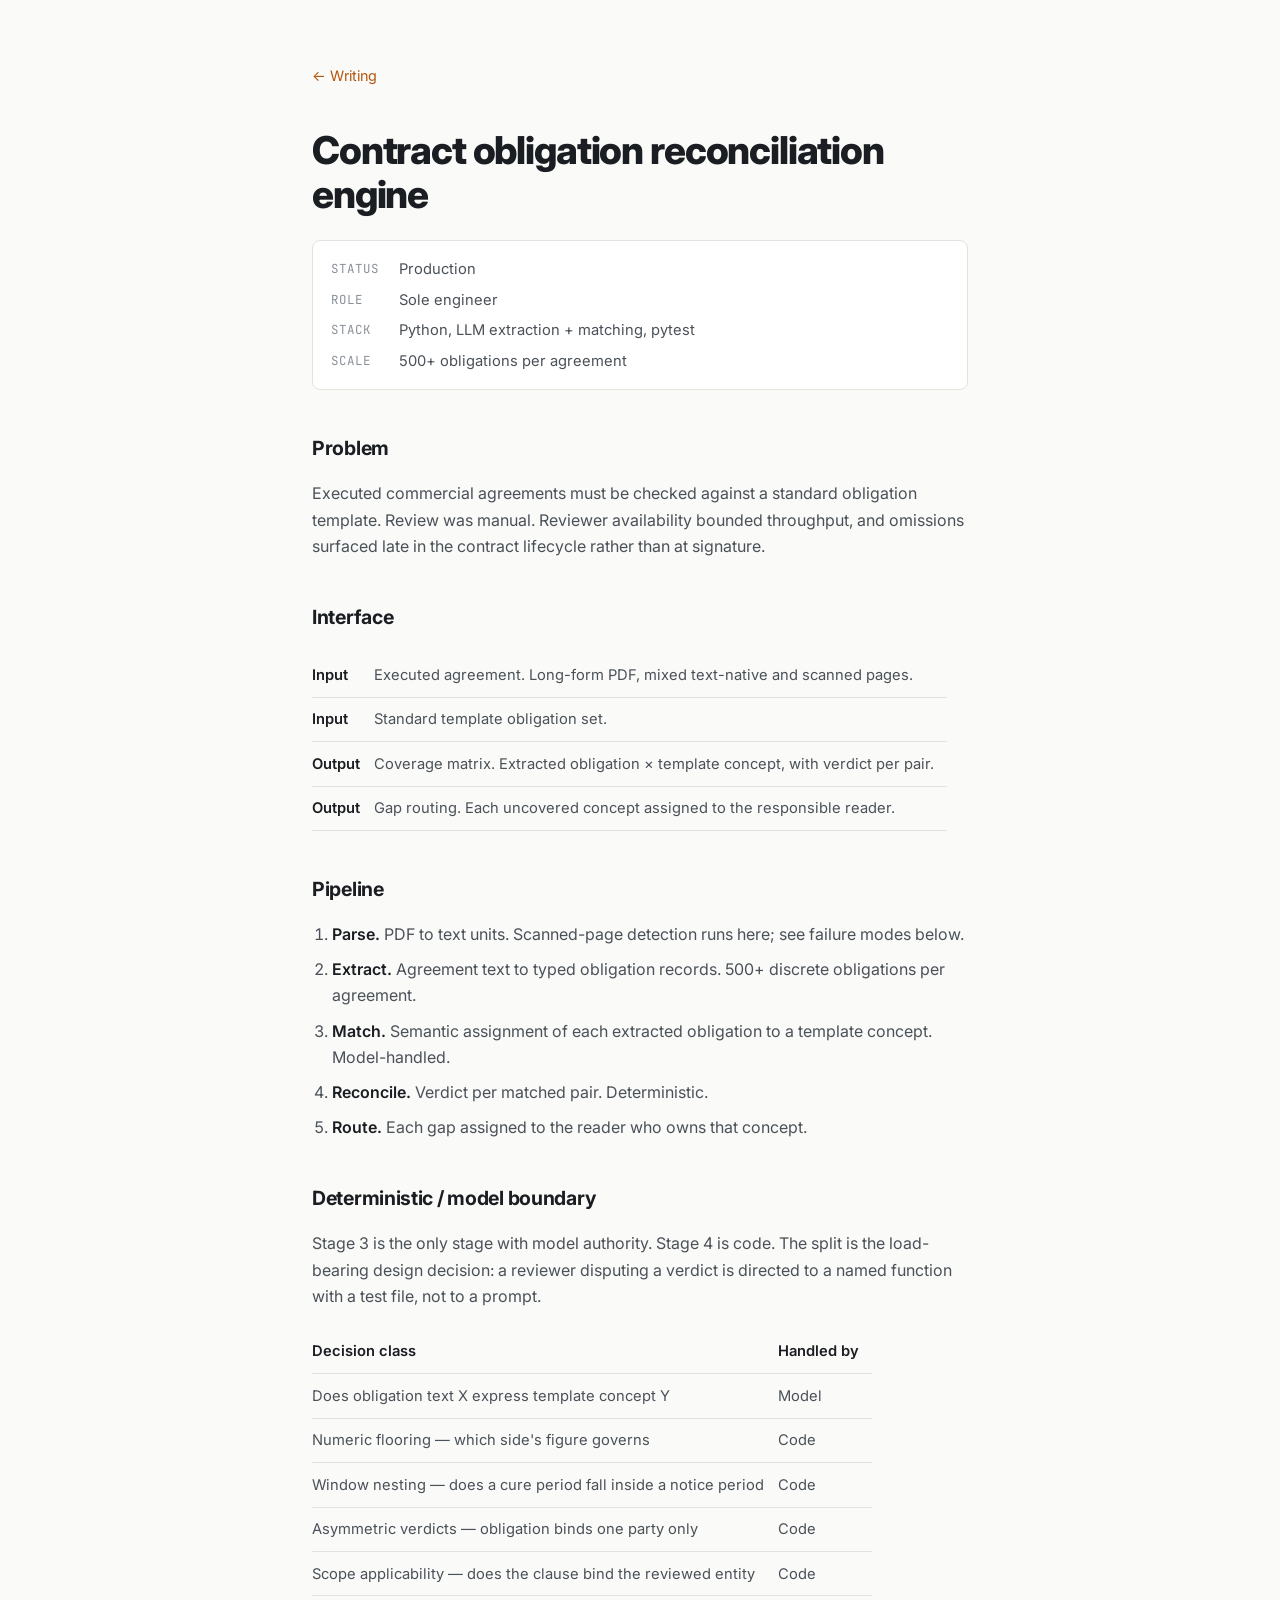
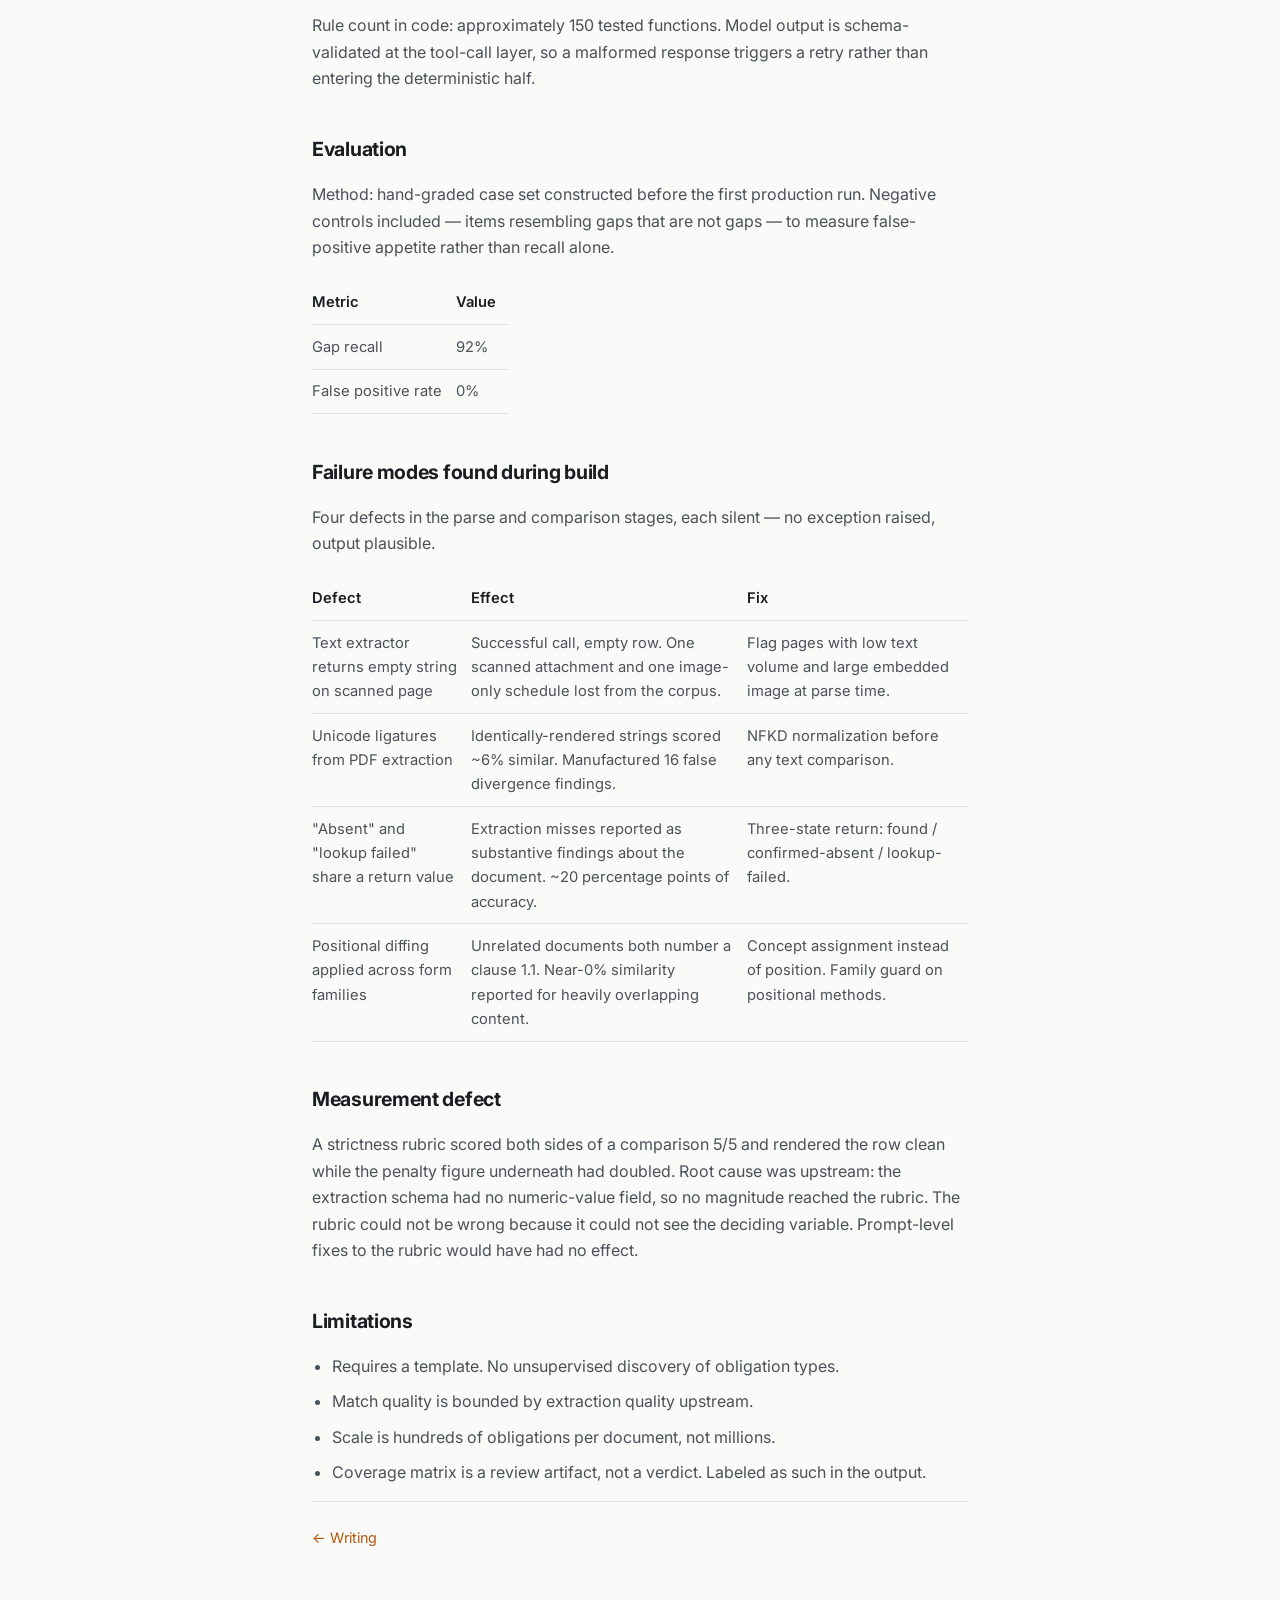
==== writing/contract-reconciliation-engine.html @ d8f2817b "Replace advice articles with system writeups in spec register Previous three articles were generic t" ====
<!DOCTYPE html>
<html lang="en">
<head>
    <meta charset="UTF-8">
    <meta name="viewport" content="width=device-width, initial-scale=1.0">
    <title>Contract obligation reconciliation engine — Jack Wright</title>
    <meta name="description" content="System writeup: extracts 500+ obligations from long-form agreements, reconciles against a standard template, 92% gap recall at 0% false positives.">
    <meta property="og:title" content="Contract obligation reconciliation engine">
    <meta property="og:description" content="System writeup: 500+ obligations extracted and reconciled against a template. 92% gap recall, 0% false positives.">
    <meta property="og:type" content="article">
    <meta name="twitter:card" content="summary">
    <link rel="icon" href="data:image/svg+xml,%3Csvg xmlns='http://www.w3.org/2000/svg' viewBox='0 0 100 100'%3E%3Crect width='100' height='100' rx='18' fill='%23b4560e'/%3E%3Ctext x='50' y='68' font-size='52' font-family='Georgia,serif' font-weight='bold' fill='white' text-anchor='middle'%3EJW%3C/text%3E%3C/svg%3E">
    <link rel="preconnect" href="https://fonts.googleapis.com">
    <link rel="preconnect" href="https://fonts.gstatic.com" crossorigin>
    <link href="https://fonts.googleapis.com/css2?family=Inter:wght@400;500;600;700;800&family=JetBrains+Mono:wght@400;500&display=swap" rel="stylesheet">
    <link rel="stylesheet" href="../styles.css">
</head>
<body>
    <article class="post">
        <p class="post-back"><a href="../index.html#writing">← Writing</a></p>
        <h1>Contract obligation reconciliation engine</h1>

        <dl class="spec">
            <dt>Status</dt><dd>Production</dd>
            <dt>Role</dt><dd>Sole engineer</dd>
            <dt>Stack</dt><dd>Python, LLM extraction + matching, pytest</dd>
            <dt>Scale</dt><dd>500+ obligations per agreement</dd>
        </dl>

        <h2>Problem</h2>
        <p>
            Executed commercial agreements must be checked against a standard obligation
            template. Review was manual. Reviewer availability bounded throughput, and
            omissions surfaced late in the contract lifecycle rather than at signature.
        </p>

        <h2>Interface</h2>
        <table>
            <tr><th>Input</th><td>Executed agreement. Long-form PDF, mixed text-native and scanned pages.</td></tr>
            <tr><th>Input</th><td>Standard template obligation set.</td></tr>
            <tr><th>Output</th><td>Coverage matrix. Extracted obligation × template concept, with verdict per pair.</td></tr>
            <tr><th>Output</th><td>Gap routing. Each uncovered concept assigned to the responsible reader.</td></tr>
        </table>

        <h2>Pipeline</h2>
        <ol>
            <li><strong>Parse.</strong> PDF to text units. Scanned-page detection runs here; see failure modes below.</li>
            <li><strong>Extract.</strong> Agreement text to typed obligation records. 500+ discrete obligations per agreement.</li>
            <li><strong>Match.</strong> Semantic assignment of each extracted obligation to a template concept. Model-handled.</li>
            <li><strong>Reconcile.</strong> Verdict per matched pair. Deterministic.</li>
            <li><strong>Route.</strong> Each gap assigned to the reader who owns that concept.</li>
        </ol>

        <h2>Deterministic / model boundary</h2>
        <p>
            Stage 3 is the only stage with model authority. Stage 4 is code. The split is
            the load-bearing design decision: a reviewer disputing a verdict is directed
            to a named function with a test file, not to a prompt.
        </p>

        <table>
            <tr><th>Decision class</th><th>Handled by</th></tr>
            <tr><td>Does obligation text X express template concept Y</td><td>Model</td></tr>
            <tr><td>Numeric flooring — which side's figure governs</td><td>Code</td></tr>
            <tr><td>Window nesting — does a cure period fall inside a notice period</td><td>Code</td></tr>
            <tr><td>Asymmetric verdicts — obligation binds one party only</td><td>Code</td></tr>
            <tr><td>Scope applicability — does the clause bind the reviewed entity</td><td>Code</td></tr>
        </table>

        <p>
            Rule count in code: approximately 150 tested functions. Model output is
            schema-validated at the tool-call layer, so a malformed response triggers a
            retry rather than entering the deterministic half.
        </p>

        <h2>Evaluation</h2>
        <p>
            Method: hand-graded case set constructed before the first production run.
            Negative controls included — items resembling gaps that are not gaps —
            to measure false-positive appetite rather than recall alone.
        </p>

        <table>
            <tr><th>Metric</th><th>Value</th></tr>
            <tr><td>Gap recall</td><td>92%</td></tr>
            <tr><td>False positive rate</td><td>0%</td></tr>
        </table>

        <h2>Failure modes found during build</h2>
        <p>Four defects in the parse and comparison stages, each silent — no exception raised, output plausible.</p>
        <table>
            <tr><th>Defect</th><th>Effect</th><th>Fix</th></tr>
            <tr>
                <td>Text extractor returns empty string on scanned page</td>
                <td>Successful call, empty row. One scanned attachment and one image-only schedule lost from the corpus.</td>
                <td>Flag pages with low text volume and large embedded image at parse time.</td>
            </tr>
            <tr>
                <td>Unicode ligatures from PDF extraction</td>
                <td>Identically-rendered strings scored ~6% similar. Manufactured 16 false divergence findings.</td>
                <td>NFKD normalization before any text comparison.</td>
            </tr>
            <tr>
                <td>"Absent" and "lookup failed" share a return value</td>
                <td>Extraction misses reported as substantive findings about the document. ~20 percentage points of accuracy.</td>
                <td>Three-state return: found / confirmed-absent / lookup-failed.</td>
            </tr>
            <tr>
                <td>Positional diffing applied across form families</td>
                <td>Unrelated documents both number a clause 1.1. Near-0% similarity reported for heavily overlapping content.</td>
                <td>Concept assignment instead of position. Family guard on positional methods.</td>
            </tr>
        </table>

        <h2>Measurement defect</h2>
        <p>
            A strictness rubric scored both sides of a comparison 5/5 and rendered the row
            clean while the penalty figure underneath had doubled. Root cause was upstream:
            the extraction schema had no numeric-value field, so no magnitude reached the
            rubric. The rubric could not be wrong because it could not see the deciding
            variable. Prompt-level fixes to the rubric would have had no effect.
        </p>

        <h2>Limitations</h2>
        <ul>
            <li>Requires a template. No unsupervised discovery of obligation types.</li>
            <li>Match quality is bounded by extraction quality upstream.</li>
            <li>Scale is hundreds of obligations per document, not millions.</li>
            <li>Coverage matrix is a review artifact, not a verdict. Labeled as such in the output.</li>
        </ul>

        <p class="post-back post-back-end"><a href="../index.html#writing">← Writing</a></p>
    </article>
</body>
</html>
---- styles.css ----
/* Jack Wright — portfolio styles */

:root {
    --bg: #fafaf8;
    --bg-raised: #ffffff;
    --ink: #1a1d21;
    --ink-soft: #4a5158;
    --ink-faint: #8a919a;
    --line: #e4e2dc;
    --accent: #b4560e;
    --accent-soft: #fdf0e4;
    --mono: "JetBrains Mono", ui-monospace, SFMono-Regular, Menlo, monospace;
    --sans: "Inter", -apple-system, BlinkMacSystemFont, "Segoe UI", sans-serif;
}

@media (prefers-color-scheme: dark) {
    :root {
        --bg: #131518;
        --bg-raised: #1b1e23;
        --ink: #e8e6e1;
        --ink-soft: #b0ada6;
        --ink-faint: #7a776f;
        --line: #2a2d33;
        --accent: #e8823a;
        --accent-soft: #2a2118;
    }
}

* { margin: 0; padding: 0; box-sizing: border-box; }

html { scroll-behavior: smooth; }

body {
    font-family: var(--sans);
    background: var(--bg);
    color: var(--ink);
    line-height: 1.65;
    -webkit-font-smoothing: antialiased;
}

a { color: var(--accent); text-decoration: none; }
a:hover { text-decoration: underline; }

/* ---------- header / hero ---------- */

.site-header {
    border-bottom: 1px solid var(--line);
    padding: 0 1.5rem;
}

.nav {
    max-width: 68rem;
    margin: 0 auto;
    display: flex;
    align-items: center;
    justify-content: space-between;
    padding: 1.25rem 0;
    gap: 1rem;
    flex-wrap: wrap;
}

.nav-name {
    font-weight: 700;
    letter-spacing: -0.01em;
}

.nav-links {
    display: flex;
    gap: 1.4rem;
    flex-wrap: wrap;
}

.nav-links a {
    color: var(--ink-soft);
    font-size: 0.95rem;
    font-weight: 500;
}

.nav-links a:hover { color: var(--accent); text-decoration: none; }

.hero {
    max-width: 68rem;
    margin: 0 auto;
    padding: 5.5rem 0 6rem;
}

.hero-kicker {
    font-family: var(--mono);
    font-size: 0.85rem;
    letter-spacing: 0.12em;
    text-transform: uppercase;
    color: var(--accent);
    margin-bottom: 1.25rem;
}

.hero h1 {
    font-size: clamp(2.1rem, 5.5vw, 3.4rem);
    font-weight: 800;
    letter-spacing: -0.03em;
    line-height: 1.12;
    max-width: 20ch;
}

.hero-sub {
    margin-top: 1.5rem;
    font-size: 1.15rem;
    color: var(--ink-soft);
    max-width: 42rem;
}

.hero-actions {
    margin-top: 2.25rem;
    display: flex;
    gap: 0.9rem;
    flex-wrap: wrap;
}

.btn {
    display: inline-block;
    padding: 0.7rem 1.3rem;
    border: 1px solid var(--line);
    border-radius: 8px;
    font-weight: 600;
    font-size: 0.95rem;
    color: var(--ink);
    background: var(--bg-raised);
    transition: border-color 0.15s ease, transform 0.15s ease;
}

.btn:hover { text-decoration: none; border-color: var(--accent); transform: translateY(-1px); }

.btn-primary {
    background: var(--accent);
    border-color: var(--accent);
    color: #fff;
}

.btn-primary:hover { border-color: var(--accent); }

/* ---------- sections ---------- */

.section {
    max-width: 68rem;
    margin: 0 auto;
    padding: 4.5rem 1.5rem 1rem;
}

.section h2 {
    font-size: 1.65rem;
    font-weight: 800;
    letter-spacing: -0.02em;
    margin-bottom: 1.75rem;
    display: flex;
    align-items: baseline;
    gap: 0.75rem;
}

.section-num {
    font-family: var(--mono);
    font-size: 0.85rem;
    font-weight: 500;
    color: var(--accent);
}

.section-note {
    color: var(--ink-faint);
    font-size: 0.92rem;
    margin: -1rem 0 1.75rem;
}

/* ---------- cards ---------- */

.card-grid {
    display: grid;
    grid-template-columns: repeat(auto-fit, minmax(19rem, 1fr));
    gap: 1.25rem;
}

.card {
    background: var(--bg-raised);
    border: 1px solid var(--line);
    border-radius: 12px;
    padding: 1.6rem 1.6rem 1.4rem;
    display: flex;
    flex-direction: column;
    gap: 0.85rem;
    transition: border-color 0.15s ease;
}

.card:hover { border-color: var(--accent); }

.card h3 { font-size: 1.12rem; font-weight: 700; letter-spacing: -0.01em; }

.card p { color: var(--ink-soft); font-size: 0.97rem; }

.card ul:not(.tags) {
    list-style: disc outside;
    margin-left: 1.05rem;
    color: var(--ink-soft);
    font-size: 0.95rem;
    display: flex;
    flex-direction: column;
    gap: 0.5rem;
}

.card-featured {
    grid-column: 1 / -1;
    background: linear-gradient(135deg, var(--accent-soft), var(--bg-raised) 55%);
}

.card-links { margin-top: auto; display: flex; gap: 1.25rem; flex-wrap: wrap; }
.card-links a { font-weight: 600; font-size: 0.95rem; }

.tags {
    list-style: none;
    display: flex;
    flex-wrap: wrap;
    gap: 0.45rem;
    margin-top: auto;
}

.tags li {
    font-family: var(--mono);
    font-size: 0.74rem;
    color: var(--ink-soft);
    border: 1px solid var(--line);
    border-radius: 999px;
    padding: 0.22rem 0.65rem;
    white-space: nowrap;
}

/* ---------- earlier work ---------- */

.earlier {
    margin-top: 1.5rem;
    border: 1px dashed var(--line);
    border-radius: 12px;
    padding: 1rem 1.4rem;
}

.earlier summary {
    cursor: pointer;
    font-weight: 600;
    color: var(--ink-soft);
}

.earlier ul { margin: 1rem 0 0.4rem 1.2rem; color: var(--ink-soft); font-size: 0.95rem; }
.earlier li + li { margin-top: 0.6rem; }

/* ---------- publications ---------- */

.pubs {
    list-style: none;
    max-width: 50rem;
    display: flex;
    flex-direction: column;
    gap: 0.9rem;
}

.pubs li {
    color: var(--ink-soft);
    font-size: 0.97rem;
    padding-left: 1.1rem;
    border-left: 3px solid var(--line);
}

.pubs strong { color: var(--ink); font-weight: 600; }

.pub-note {
    display: block;
    margin-top: 0.35rem;
    font-size: 0.9rem;
    color: var(--ink-faint);
}
.pubs a { font-weight: 600; white-space: nowrap; }

/* ---------- writing list ---------- */

.writing-list {
    list-style: none;
    max-width: 50rem;
    display: flex;
    flex-direction: column;
    gap: 1.1rem;
}

.writing-list li {
    padding-left: 1.1rem;
    border-left: 3px solid var(--line);
}

.writing-list a { font-weight: 700; font-size: 1.03rem; }
.writing-list p { color: var(--ink-soft); font-size: 0.93rem; margin-top: 0.2rem; }

/* ---------- article pages ---------- */

.post {
    max-width: 44rem;
    margin: 0 auto;
    padding: 3rem 1.5rem 4rem;
}

.post-back { font-size: 0.9rem; margin-bottom: 2.5rem; }
.post-back-end { margin: 3rem 0 0; padding-top: 1.5rem; border-top: 1px solid var(--line); }

.post h1 {
    font-size: clamp(1.8rem, 4.5vw, 2.4rem);
    font-weight: 800;
    letter-spacing: -0.03em;
    line-height: 1.15;
}

.post-meta {
    font-family: var(--mono);
    font-size: 0.82rem;
    color: var(--ink-faint);
    margin-top: 0.8rem;
}

.post h2 {
    font-size: 1.22rem;
    font-weight: 700;
    letter-spacing: -0.015em;
    margin: 2.6rem 0 0.5rem;
}

.post p { color: var(--ink-soft); margin-top: 1rem; }
.post strong { color: var(--ink); font-weight: 600; }

.post ul, .post ol {
    color: var(--ink-soft);
    margin: 1rem 0 0 1.25rem;
    display: flex;
    flex-direction: column;
    gap: 0.55rem;
}

/* spec header block */
.spec {
    display: grid;
    grid-template-columns: max-content 1fr;
    gap: 0.4rem 1.25rem;
    margin-top: 1.5rem;
    padding: 1rem 1.15rem;
    border: 1px solid var(--line);
    border-radius: 8px;
    background: var(--bg-raised);
    font-size: 0.92rem;
}

.spec dt {
    font-family: var(--mono);
    font-size: 0.78rem;
    text-transform: uppercase;
    letter-spacing: 0.08em;
    color: var(--ink-faint);
    align-self: center;
}

.spec dd { color: var(--ink-soft); margin: 0; }

/* data tables */
.post table {
    width: 100%;
    border-collapse: collapse;
    margin-top: 1.25rem;
    font-size: 0.92rem;
    display: block;
    overflow-x: auto;
}

.post th, .post td {
    text-align: left;
    vertical-align: top;
    padding: 0.6rem 0.85rem 0.6rem 0;
    border-bottom: 1px solid var(--line);
    color: var(--ink-soft);
}

.post th {
    color: var(--ink);
    font-weight: 600;
    white-space: nowrap;
}

.post code {
    font-family: var(--mono);
    font-size: 0.88em;
    background: var(--accent-soft);
    padding: 0.12em 0.38em;
    border-radius: 4px;
}

.post pre {
    background: var(--bg-raised);
    border: 1px solid var(--line);
    border-radius: 8px;
    padding: 1rem 1.15rem;
    overflow-x: auto;
    margin-top: 1.25rem;
}

.post pre code { background: none; padding: 0; font-size: 0.85rem; }

/* ---------- principles ---------- */

.principles {
    display: grid;
    grid-template-columns: repeat(auto-fit, minmax(16rem, 1fr));
    gap: 1.25rem;
}

.principle {
    border-left: 3px solid var(--accent);
    padding: 0.25rem 0 0.25rem 1.1rem;
}

.principle h3 { font-size: 1.02rem; font-weight: 700; margin-bottom: 0.35rem; }
.principle p { color: var(--ink-soft); font-size: 0.95rem; }

/* ---------- skills ---------- */

.skill-groups {
    display: grid;
    grid-template-columns: repeat(auto-fit, minmax(17rem, 1fr));
    gap: 1.5rem 2rem;
}

.skill-group h3 {
    font-family: var(--mono);
    font-size: 0.82rem;
    font-weight: 500;
    text-transform: uppercase;
    letter-spacing: 0.1em;
    color: var(--ink-faint);
    margin-bottom: 0.75rem;
}

.skill-group .tags { margin-top: 0; }

/* ---------- footer ---------- */

.site-footer {
    border-top: 1px solid var(--line);
    margin-top: 5rem;
    padding: 2rem 1.5rem 2.5rem;
    text-align: center;
    color: var(--ink-faint);
    font-size: 0.9rem;
}
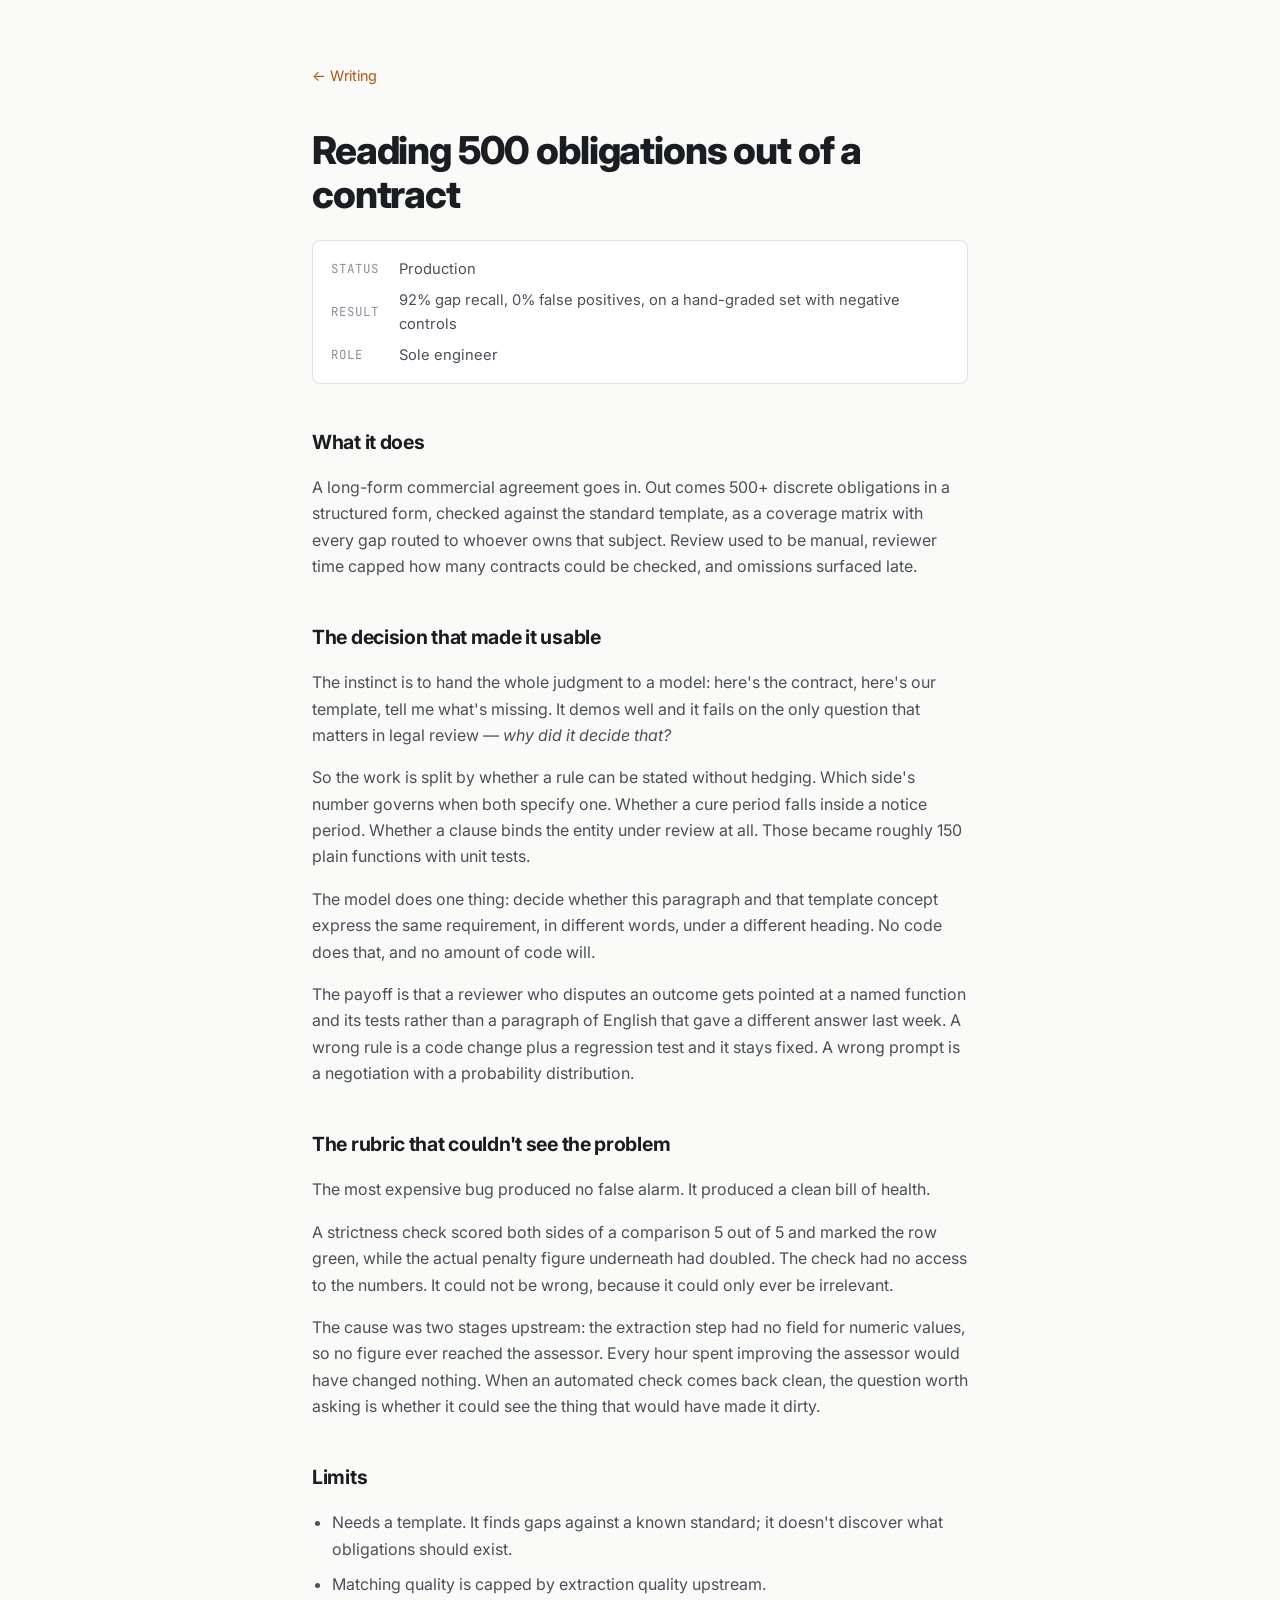
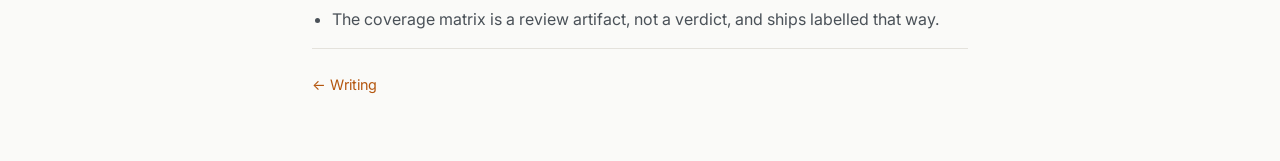
==== commit 277f45d6: "Cut the reliability article; slim all writing to the interesting parts Removed "Detecting stuck bots" ====
--- a/writing/contract-reconciliation-engine.html
+++ b/writing/contract-reconciliation-engine.html
@@ -3,10 +3,10 @@
 <head>
     <meta charset="UTF-8">
     <meta name="viewport" content="width=device-width, initial-scale=1.0">
-    <title>Contract obligation reconciliation engine — Jack Wright</title>
-    <meta name="description" content="System writeup: extracts 500+ obligations from long-form agreements, reconciles against a standard template, 92% gap recall at 0% false positives.">
-    <meta property="og:title" content="Contract obligation reconciliation engine">
-    <meta property="og:description" content="System writeup: 500+ obligations extracted and reconciled against a template. 92% gap recall, 0% false positives.">
+    <title>Reading 500 obligations out of a contract — Jack Wright</title>
+    <meta name="description" content="A contract-review engine at 92% gap recall with zero false positives, and the architecture that let legal audit it.">
+    <meta property="og:title" content="Reading 500 obligations out of a contract">
+    <meta property="og:description" content="A contract-review engine at 92% gap recall with zero false positives, built so legal can audit the logic.">
     <meta property="og:type" content="article">
     <meta name="twitter:card" content="summary">
     <link rel="icon" href="data:image/svg+xml,%3Csvg xmlns='http://www.w3.org/2000/svg' viewBox='0 0 100 100'%3E%3Crect width='100' height='100' rx='18' fill='%23b4560e'/%3E%3Ctext x='50' y='68' font-size='52' font-family='Georgia,serif' font-weight='bold' fill='white' text-anchor='middle'%3EJW%3C/text%3E%3C/svg%3E">
@@ -18,115 +18,71 @@
 <body>
     <article class="post">
         <p class="post-back"><a href="../index.html#writing">← Writing</a></p>
-        <h1>Contract obligation reconciliation engine</h1>
+        <h1>Reading 500 obligations out of a contract</h1>
 
         <dl class="spec">
             <dt>Status</dt><dd>Production</dd>
+            <dt>Result</dt><dd>92% gap recall, 0% false positives, on a hand-graded set with negative controls</dd>
             <dt>Role</dt><dd>Sole engineer</dd>
-            <dt>Stack</dt><dd>Python, LLM extraction + matching, pytest</dd>
-            <dt>Scale</dt><dd>500+ obligations per agreement</dd>
         </dl>
 
-        <h2>Problem</h2>
+        <h2>What it does</h2>
         <p>
-            Executed commercial agreements must be checked against a standard obligation
-            template. Review was manual. Reviewer availability bounded throughput, and
-            omissions surfaced late in the contract lifecycle rather than at signature.
+            A long-form commercial agreement goes in. Out comes 500+ discrete obligations in
+            a structured form, checked against the standard template, as a coverage matrix
+            with every gap routed to whoever owns that subject. Review used to be manual,
+            reviewer time capped how many contracts could be checked, and omissions surfaced
+            late.
         </p>
 
-        <h2>Interface</h2>
-        <table>
-            <tr><th>Input</th><td>Executed agreement. Long-form PDF, mixed text-native and scanned pages.</td></tr>
-            <tr><th>Input</th><td>Standard template obligation set.</td></tr>
-            <tr><th>Output</th><td>Coverage matrix. Extracted obligation × template concept, with verdict per pair.</td></tr>
-            <tr><th>Output</th><td>Gap routing. Each uncovered concept assigned to the responsible reader.</td></tr>
-        </table>
-
-        <h2>Pipeline</h2>
-        <ol>
-            <li><strong>Parse.</strong> PDF to text units. Scanned-page detection runs here; see failure modes below.</li>
-            <li><strong>Extract.</strong> Agreement text to typed obligation records. 500+ discrete obligations per agreement.</li>
-            <li><strong>Match.</strong> Semantic assignment of each extracted obligation to a template concept. Model-handled.</li>
-            <li><strong>Reconcile.</strong> Verdict per matched pair. Deterministic.</li>
-            <li><strong>Route.</strong> Each gap assigned to the reader who owns that concept.</li>
-        </ol>
-
-        <h2>Deterministic / model boundary</h2>
+        <h2>The decision that made it usable</h2>
         <p>
-            Stage 3 is the only stage with model authority. Stage 4 is code. The split is
-            the load-bearing design decision: a reviewer disputing a verdict is directed
-            to a named function with a test file, not to a prompt.
+            The instinct is to hand the whole judgment to a model: here's the contract,
+            here's our template, tell me what's missing. It demos well and it fails on the
+            only question that matters in legal review — <em>why did it decide that?</em>
+        </p>
+        <p>
+            So the work is split by whether a rule can be stated without hedging. Which
+            side's number governs when both specify one. Whether a cure period falls inside
+            a notice period. Whether a clause binds the entity under review at all. Those
+            became roughly 150 plain functions with unit tests.
+        </p>
+        <p>
+            The model does one thing: decide whether this paragraph and that template
+            concept express the same requirement, in different words, under a different
+            heading. No code does that, and no amount of code will.
+        </p>
+        <p>
+            The payoff is that a reviewer who disputes an outcome gets pointed at a named
+            function and its tests rather than a paragraph of English that gave a different
+            answer last week. A wrong rule is a code change plus a regression test and it
+            stays fixed. A wrong prompt is a negotiation with a probability distribution.
         </p>
 
-        <table>
-            <tr><th>Decision class</th><th>Handled by</th></tr>
-            <tr><td>Does obligation text X express template concept Y</td><td>Model</td></tr>
-            <tr><td>Numeric flooring — which side's figure governs</td><td>Code</td></tr>
-            <tr><td>Window nesting — does a cure period fall inside a notice period</td><td>Code</td></tr>
-            <tr><td>Asymmetric verdicts — obligation binds one party only</td><td>Code</td></tr>
-            <tr><td>Scope applicability — does the clause bind the reviewed entity</td><td>Code</td></tr>
-        </table>
-
+        <h2>The rubric that couldn't see the problem</h2>
         <p>
-            Rule count in code: approximately 150 tested functions. Model output is
-            schema-validated at the tool-call layer, so a malformed response triggers a
-            retry rather than entering the deterministic half.
+            The most expensive bug produced no false alarm. It produced a clean bill of
+            health.
+        </p>
+        <p>
+            A strictness check scored both sides of a comparison 5 out of 5 and marked the
+            row green, while the actual penalty figure underneath had doubled. The check had
+            no access to the numbers. It could not be wrong, because it could only ever be
+            irrelevant.
+        </p>
+        <p>
+            The cause was two stages upstream: the extraction step had no field for numeric
+            values, so no figure ever reached the assessor. Every hour spent improving the
+            assessor would have changed nothing. When an automated check comes back clean,
+            the question worth asking is whether it could see the thing that would have made
+            it dirty.
         </p>
 
-        <h2>Evaluation</h2>
-        <p>
-            Method: hand-graded case set constructed before the first production run.
-            Negative controls included — items resembling gaps that are not gaps —
-            to measure false-positive appetite rather than recall alone.
-        </p>
-
-        <table>
-            <tr><th>Metric</th><th>Value</th></tr>
-            <tr><td>Gap recall</td><td>92%</td></tr>
-            <tr><td>False positive rate</td><td>0%</td></tr>
-        </table>
-
-        <h2>Failure modes found during build</h2>
-        <p>Four defects in the parse and comparison stages, each silent — no exception raised, output plausible.</p>
-        <table>
-            <tr><th>Defect</th><th>Effect</th><th>Fix</th></tr>
-            <tr>
-                <td>Text extractor returns empty string on scanned page</td>
-                <td>Successful call, empty row. One scanned attachment and one image-only schedule lost from the corpus.</td>
-                <td>Flag pages with low text volume and large embedded image at parse time.</td>
-            </tr>
-            <tr>
-                <td>Unicode ligatures from PDF extraction</td>
-                <td>Identically-rendered strings scored ~6% similar. Manufactured 16 false divergence findings.</td>
-                <td>NFKD normalization before any text comparison.</td>
-            </tr>
-            <tr>
-                <td>"Absent" and "lookup failed" share a return value</td>
-                <td>Extraction misses reported as substantive findings about the document. ~20 percentage points of accuracy.</td>
-                <td>Three-state return: found / confirmed-absent / lookup-failed.</td>
-            </tr>
-            <tr>
-                <td>Positional diffing applied across form families</td>
-                <td>Unrelated documents both number a clause 1.1. Near-0% similarity reported for heavily overlapping content.</td>
-                <td>Concept assignment instead of position. Family guard on positional methods.</td>
-            </tr>
-        </table>
-
-        <h2>Measurement defect</h2>
-        <p>
-            A strictness rubric scored both sides of a comparison 5/5 and rendered the row
-            clean while the penalty figure underneath had doubled. Root cause was upstream:
-            the extraction schema had no numeric-value field, so no magnitude reached the
-            rubric. The rubric could not be wrong because it could not see the deciding
-            variable. Prompt-level fixes to the rubric would have had no effect.
-        </p>
-
-        <h2>Limitations</h2>
+        <h2>Limits</h2>
         <ul>
-            <li>Requires a template. No unsupervised discovery of obligation types.</li>
-            <li>Match quality is bounded by extraction quality upstream.</li>
-            <li>Scale is hundreds of obligations per document, not millions.</li>
-            <li>Coverage matrix is a review artifact, not a verdict. Labeled as such in the output.</li>
+            <li>Needs a template. It finds gaps against a known standard; it doesn't discover what obligations should exist.</li>
+            <li>Matching quality is capped by extraction quality upstream.</li>
+            <li>The coverage matrix is a review artifact, not a verdict, and ships labelled that way.</li>
         </ul>
 
         <p class="post-back post-back-end"><a href="../index.html#writing">← Writing</a></p>
